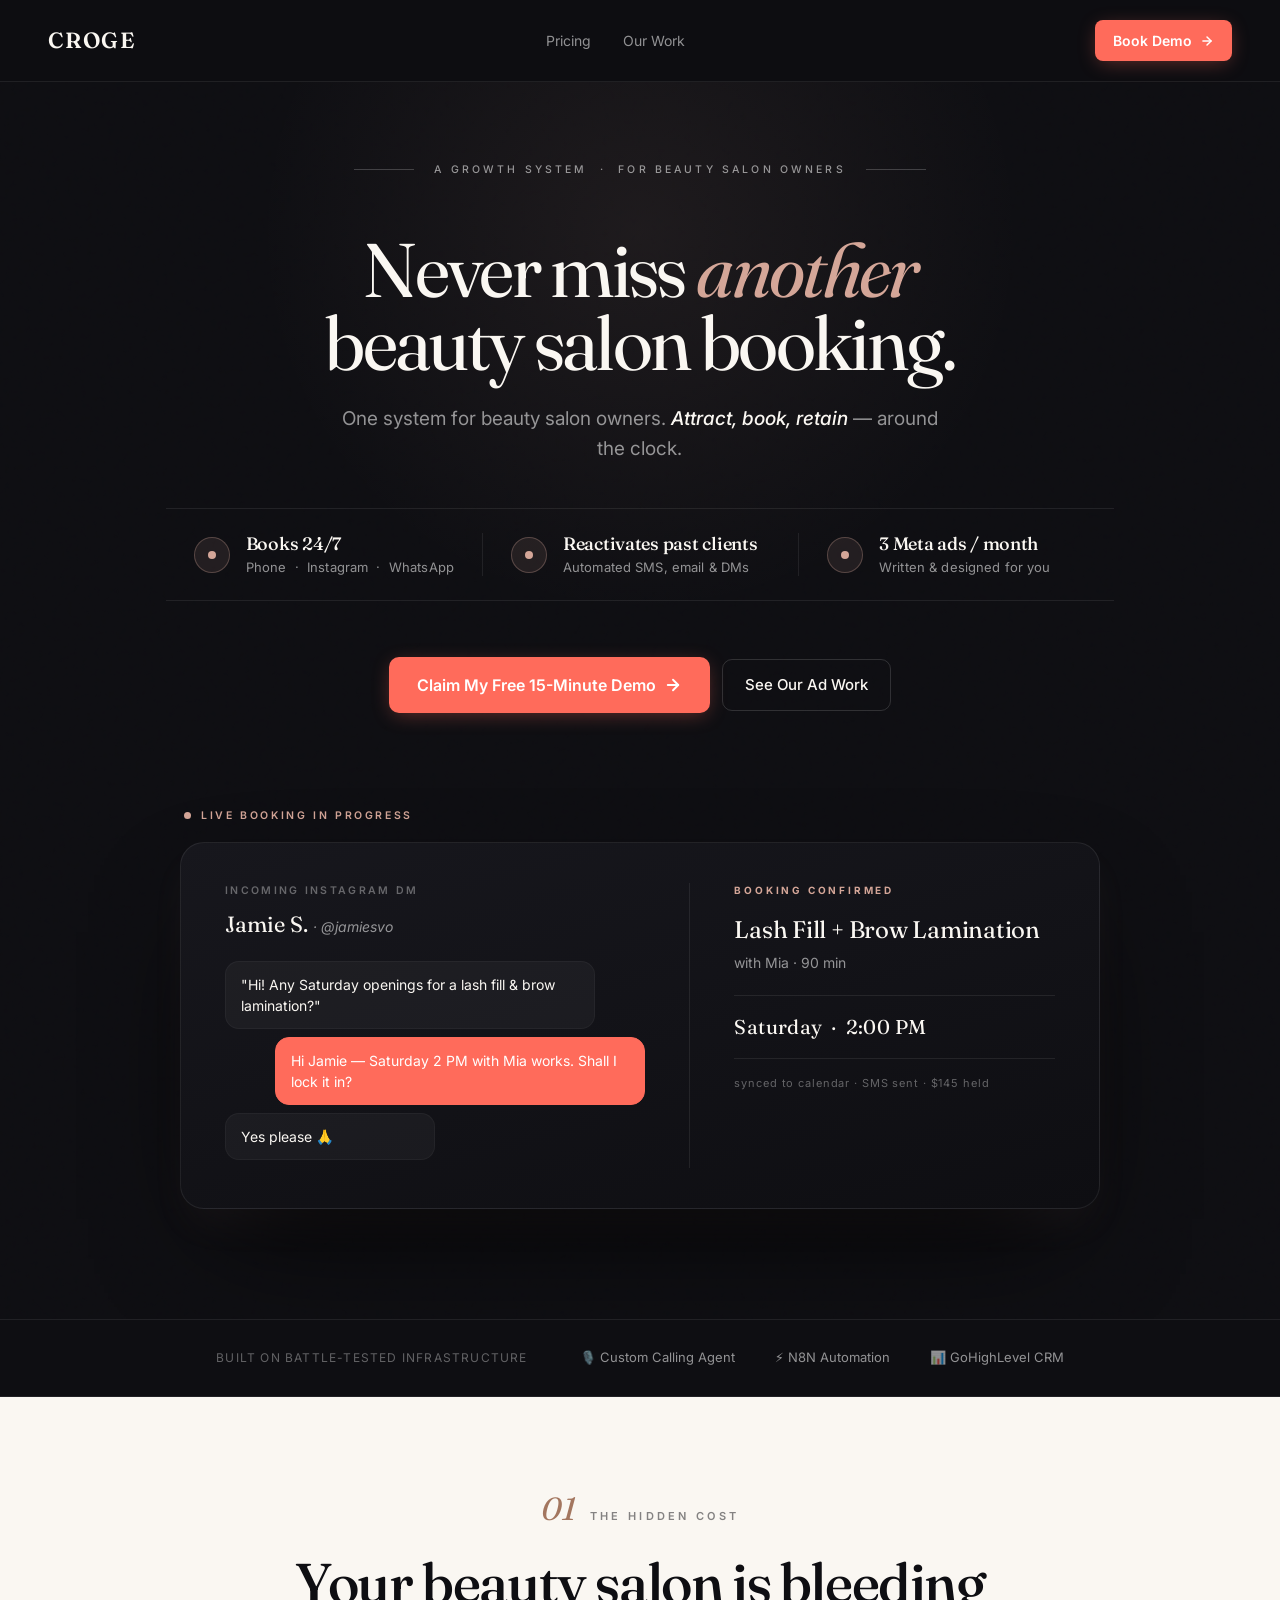
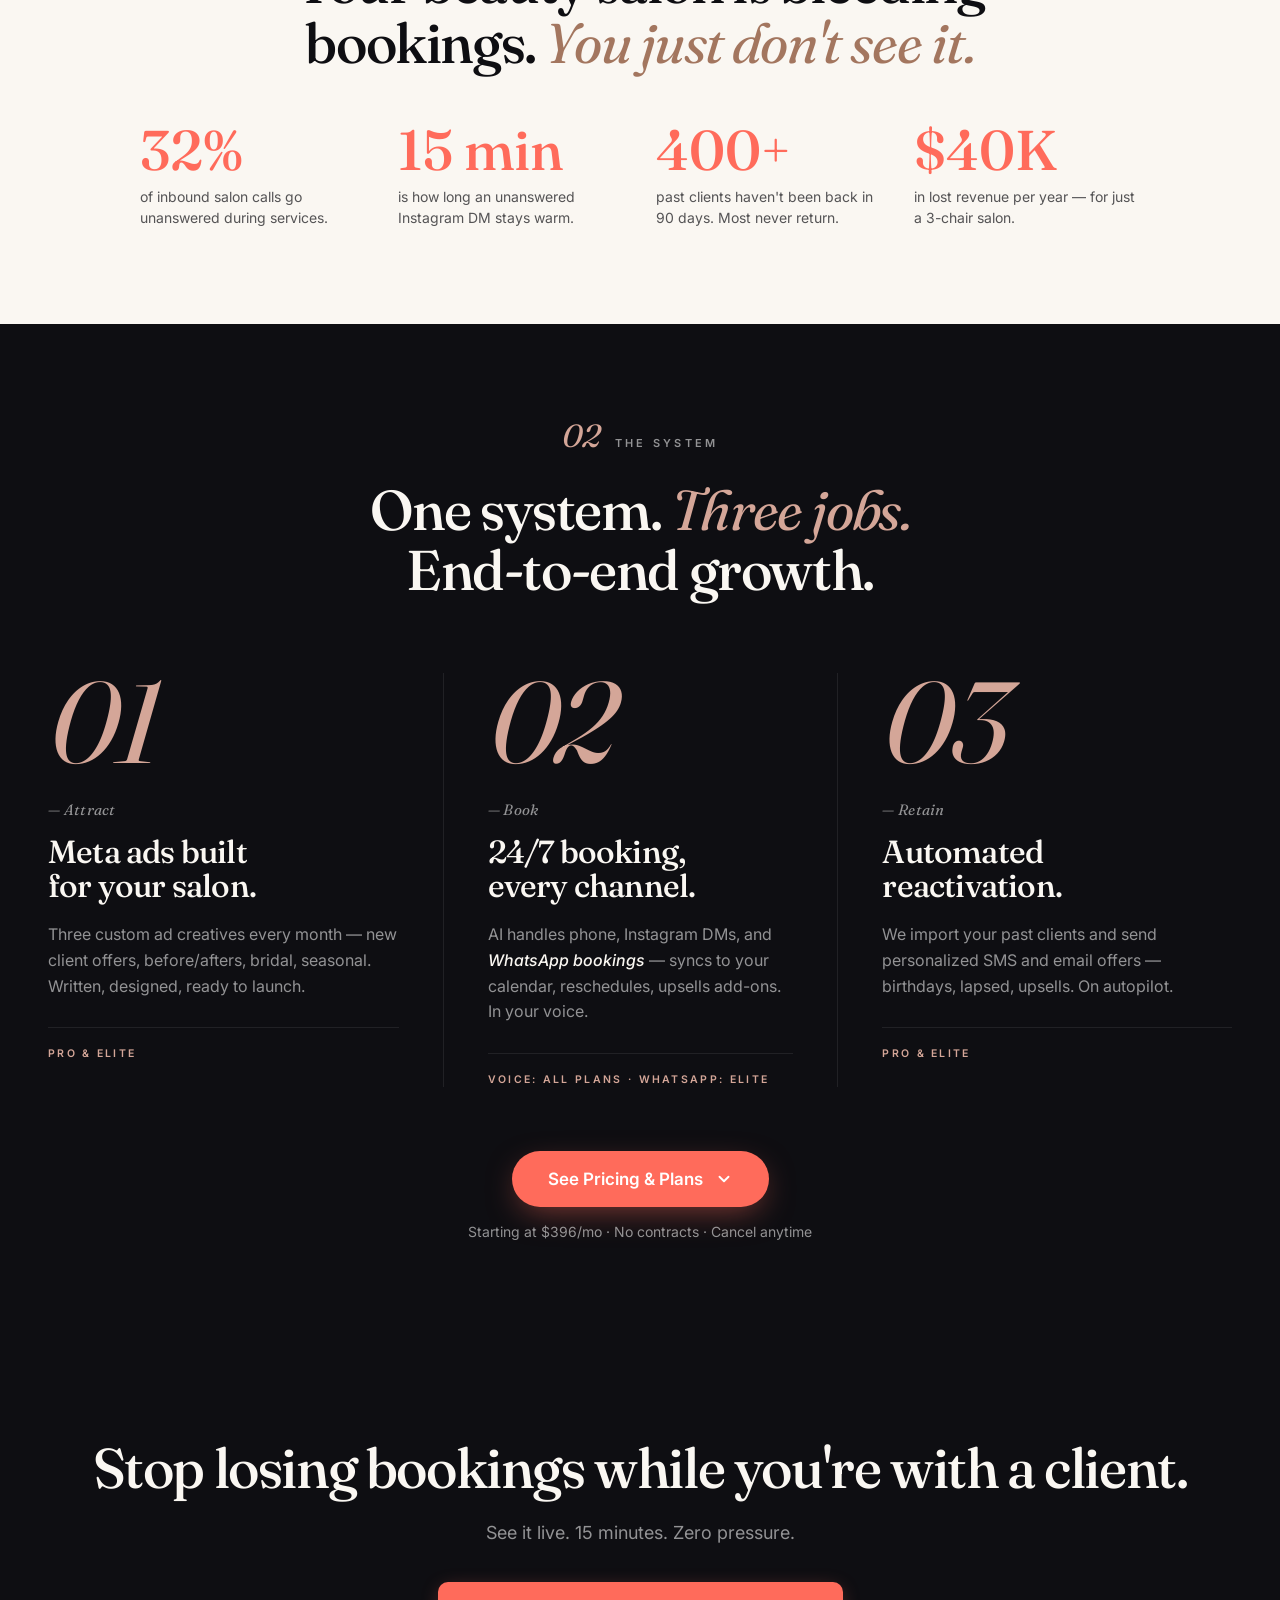
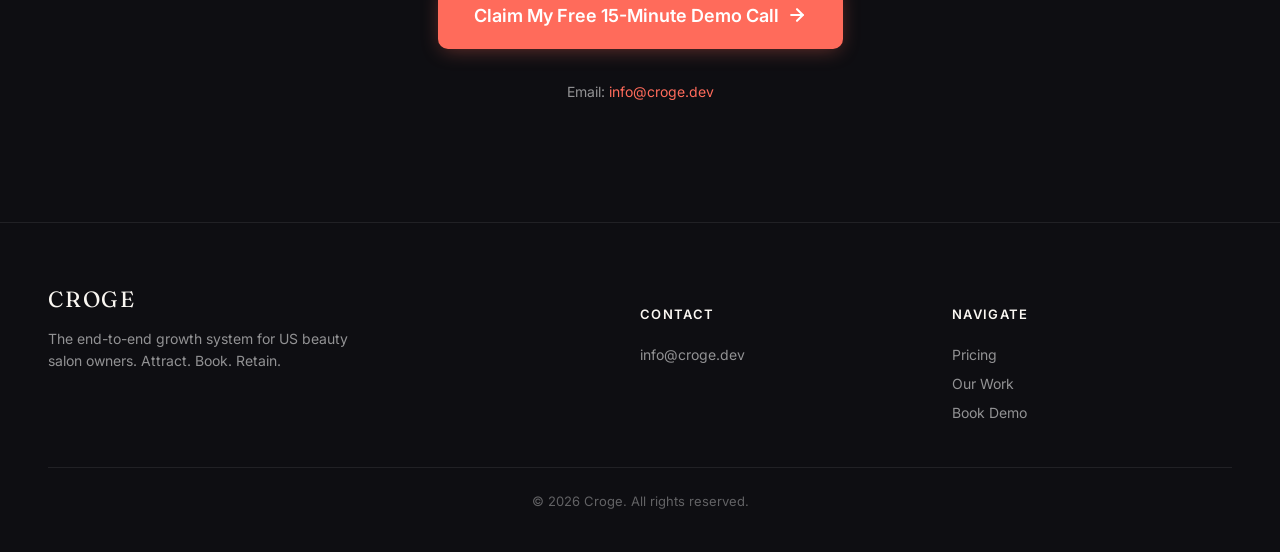
==== index.html @ b10e78aa "feat: initial Croge landing + ads portfolio" ====
<!DOCTYPE html>
<html lang="en">
<head>
  <meta charset="UTF-8" />
  <meta name="viewport" content="width=device-width, initial-scale=1.0" />
  <meta name="theme-color" content="#0E0E12" />
  <title>Croge — The Growth System for Beauty Salons</title>
  <meta name="description" content="Croge is the end-to-end growth system for beauty salon owners. We bring in new clients with Meta ads, book them 24/7 across phone, Instagram and WhatsApp with our AI receptionist, and bring them back with automated offers." />
  <meta property="og:title" content="Croge — The Growth System for Beauty Salons" />
  <meta property="og:description" content="24/7 AI receptionist + CRM + Meta ads. Built for US beauty salon owners." />
  <meta property="og:type" content="website" />

  <link rel="preconnect" href="https://fonts.googleapis.com" />
  <link rel="preconnect" href="https://fonts.gstatic.com" crossorigin />
  <link href="https://fonts.googleapis.com/css2?family=Fraunces:opsz,wght@9..144,400;9..144,500;9..144,600&family=Inter:wght@400;500;600;700&display=swap" rel="stylesheet" />
  <link rel="stylesheet" href="style.css" />
</head>
<body>

<!-- ============ NAV ============ -->
<nav class="nav">
  <div class="nav-inner">
    <a href="/" class="nav-logo">CROGE</a>
    <div class="nav-links">
      <a href="#" data-toggle-pricing>Pricing</a>
      <a href="our-work.html">Our Work</a>
    </div>
    <a href="#demo" class="btn-primary btn-sm">
      Book Demo
      <svg width="14" height="14" viewBox="0 0 24 24" fill="none" stroke="currentColor" stroke-width="2.5" stroke-linecap="round" stroke-linejoin="round"><line x1="5" y1="12" x2="19" y2="12"></line><polyline points="12 5 19 12 12 19"></polyline></svg>
    </a>
  </div>
</nav>

<!-- ============ HERO (editorial) ============ -->
<section class="hero hero-ed">
  <div class="grain"></div>
  <div class="container">
    <div class="hero-eyebrow">
      <span class="hero-eyebrow-rule"></span>
      <span class="hero-eyebrow-text">A GROWTH SYSTEM &nbsp;·&nbsp; FOR BEAUTY SALON OWNERS</span>
      <span class="hero-eyebrow-rule"></span>
    </div>

    <h1 class="hero-headline">
      Never miss <em>another</em><br />
      beauty salon booking.
    </h1>

    <p class="hero-sub-ed">
      One system for beauty salon owners. <em>Attract, book, retain</em> — around the clock.
    </p>

    <div class="hero-highlights">
      <div class="hh-item">
        <div class="hh-icon"><span class="hh-dot"></span></div>
        <div class="hh-content">
          <div class="hh-title">Books 24/7</div>
          <div class="hh-sub">Phone &nbsp;·&nbsp; Instagram &nbsp;·&nbsp; WhatsApp</div>
        </div>
      </div>
      <div class="hh-item">
        <div class="hh-icon"><span class="hh-dot"></span></div>
        <div class="hh-content">
          <div class="hh-title">Reactivates past clients</div>
          <div class="hh-sub">Automated SMS, email &amp; DMs</div>
        </div>
      </div>
      <div class="hh-item">
        <div class="hh-icon"><span class="hh-dot"></span></div>
        <div class="hh-content">
          <div class="hh-title">3 Meta ads / month</div>
          <div class="hh-sub">Written &amp; designed for you</div>
        </div>
      </div>
    </div>

    <div class="hero-cta-row">
      <a href="#demo" class="btn-primary">
        Claim My Free 15-Minute Demo
        <svg width="18" height="18" viewBox="0 0 24 24" fill="none" stroke="currentColor" stroke-width="2.5" stroke-linecap="round" stroke-linejoin="round"><line x1="5" y1="12" x2="19" y2="12"></line><polyline points="12 5 19 12 12 19"></polyline></svg>
      </a>
      <a href="our-work.html" class="btn-ghost">See Our Ad Work</a>
    </div>

    <div class="hero-product">
      <div class="hero-product-label">
        <span class="dot-rose"></span>
        <span>Live booking in progress</span>
      </div>
      <div class="hero-product-card">
        <div class="hpc-left">
          <div class="hpc-meta">Incoming Instagram DM</div>
          <div class="hpc-name">Jamie S. <em>· @jamiesvo</em></div>
          <div class="hpc-bubble">"Hi! Any Saturday openings for a lash fill &amp; brow lamination?"</div>
          <div class="hpc-bubble reply">Hi Jamie — Saturday 2 PM with Mia works. Shall I lock it in?</div>
          <div class="hpc-bubble client">Yes please 🙏</div>
        </div>
        <div class="hpc-right">
          <div class="hpc-label">BOOKING CONFIRMED</div>
          <div class="hpc-service">Lash Fill + Brow Lamination</div>
          <div class="hpc-stylist">with Mia · 90 min</div>
          <div class="hpc-time">Saturday &nbsp;·&nbsp; 2:00 PM</div>
          <div class="hpc-tag">synced to calendar · SMS sent · $145 held</div>
        </div>
      </div>
    </div>
  </div>
</section>

<!-- ============ TRUST BAR ============ -->
<div class="trust-bar">
  <div class="container">
    <div class="trust-bar-inner">
      <span class="trust-label">Built on battle-tested infrastructure</span>
      <span class="trust-item">🎙️ Custom Calling Agent</span>
      <span class="trust-item">⚡ N8N Automation</span>
      <span class="trust-item">📊 GoHighLevel CRM</span>
    </div>
  </div>
</div>

<!-- ============ PROBLEM (compact) ============ -->
<section class="section-compact band-cream">
  <div class="container">
    <div class="narrow text-center">
      <div class="section-eyebrow-ed">
        <span class="chapter-num">01</span>
        <span class="chapter-label">The Hidden Cost</span>
      </div>
      <h2 class="section-title serif" style="margin: 0 auto;">Your beauty salon is bleeding bookings. <em>You just don't see it.</em></h2>
    </div>
    <div class="stat-grid-tight">
      <div class="stat-tight">
        <div class="stat-num">32%</div>
        <p class="stat-text">of inbound salon calls go unanswered during services.</p>
      </div>
      <div class="stat-tight">
        <div class="stat-num">15 min</div>
        <p class="stat-text">is how long an unanswered Instagram DM stays warm.</p>
      </div>
      <div class="stat-tight">
        <div class="stat-num">400+</div>
        <p class="stat-text">past clients haven't been back in 90 days. Most never return.</p>
      </div>
      <div class="stat-tight">
        <div class="stat-num">$40K</div>
        <p class="stat-text">in lost revenue per year — for just a 3-chair salon.</p>
      </div>
    </div>
  </div>
</section>

<!-- ============ SOLUTION PILLARS ============ -->
<section class="section-compact">
  <div class="container">
    <div class="narrow text-center">
      <div class="section-eyebrow-ed">
        <span class="chapter-num">02</span>
        <span class="chapter-label">The System</span>
      </div>
      <h2 class="section-title serif" style="margin: 0 auto;">One system. <em>Three jobs.</em><br />End-to-end growth.</h2>
    </div>

    <div class="pillar-grid-ed">
      <div class="pillar-ed">
        <div class="pillar-numeral">01</div>
        <div class="pillar-eyebrow">— Attract</div>
        <h3>Meta ads built<br />for your salon.</h3>
        <p>Three custom ad creatives every month — new client offers, before/afters, bridal, seasonal. Written, designed, ready to launch.</p>
        <div class="pillar-foot">Pro &amp; Elite</div>
      </div>
      <div class="pillar-ed middle">
        <div class="pillar-numeral">02</div>
        <div class="pillar-eyebrow">— Book</div>
        <h3>24/7 booking,<br />every channel.</h3>
        <p>AI handles phone, Instagram DMs, and <em>WhatsApp bookings</em> — syncs to your calendar, reschedules, upsells add-ons. In your voice.</p>
        <div class="pillar-foot">Voice: all plans · WhatsApp: Elite</div>
      </div>
      <div class="pillar-ed">
        <div class="pillar-numeral">03</div>
        <div class="pillar-eyebrow">— Retain</div>
        <h3>Automated<br />reactivation.</h3>
        <p>We import your past clients and send personalized SMS and email offers — birthdays, lapsed, upsells. On autopilot.</p>
        <div class="pillar-foot">Pro &amp; Elite</div>
      </div>
    </div>

    <!-- Pricing trigger -->
    <div class="pricing-trigger-wrap">
      <button class="pricing-trigger" data-toggle-pricing>
        <span>See Pricing &amp; Plans</span>
        <svg class="chev" width="18" height="18" viewBox="0 0 24 24" fill="none" stroke="currentColor" stroke-width="2.5" stroke-linecap="round" stroke-linejoin="round"><polyline points="6 9 12 15 18 9"></polyline></svg>
      </button>
      <div style="color: var(--text-muted); font-size: 14px; margin-top: 14px;">Starting at $396/mo · No contracts · Cancel anytime</div>
    </div>
  </div>
</section>

<!-- ============ PRICING (revealed on click) ============ -->
<div id="pricing-reveal" class="pricing-reveal">
  <div class="pricing-reveal-inner">
    <section id="pricing" style="background: var(--dark-muted); border-top: 1px solid var(--border-light); border-bottom: 1px solid var(--border-light); padding: 80px 0;">
      <div class="container">
        <div class="narrow text-center">
          <div class="section-eyebrow-ed">
            <span class="chapter-num">03</span>
            <span class="chapter-label">Pricing</span>
          </div>
          <h2 class="section-title serif" style="margin: 0 auto;">Simple pricing. <em>No contracts.</em></h2>
          <p class="section-sub" style="margin: 20px auto 0;">Starter stops missed calls. Pro grows the whole salon. Elite automates every message.</p>
        </div>

        <div class="pricing-grid">
          <!-- STARTER -->
          <div class="plan">
            <div class="plan-name">Starter</div>
            <div class="plan-price">$396<span> /mo</span></div>
            <div class="plan-breakdown">$297 platform + $99 voice usage (ElevenLabs, passthrough)</div>
            <div class="plan-pitch">For salons that just want to stop losing calls.</div>
            <ul>
              <li><span class="check">✓</span> AI Voice Receptionist (24/7)</li>
              <li><span class="check">✓</span> Call summary + SMS alerts to you</li>
              <li><span class="check">✓</span> Up to 500 calls / month</li>
              <li><span class="check">✓</span> Founder-led onboarding</li>
              <li class="ex"><span class="cross">✕</span> Calendar booking + rescheduling</li>
              <li class="ex"><span class="cross">✕</span> Lead inbox (IG, FB, Web)</li>
              <li class="ex"><span class="cross">✕</span> CRM + automation</li>
              <li class="ex"><span class="cross">✕</span> Database reactivation</li>
              <li class="ex"><span class="cross">✕</span> Meta ad creatives</li>
            </ul>
            <a href="#demo" class="btn-primary">
              Claim My Founding Slot
              <svg width="18" height="18" viewBox="0 0 24 24" fill="none" stroke="currentColor" stroke-width="2.5" stroke-linecap="round" stroke-linejoin="round"><line x1="5" y1="12" x2="19" y2="12"></line><polyline points="12 5 19 12 12 19"></polyline></svg>
            </a>
          </div>

          <!-- PRO -->
          <div class="plan pro">
            <div class="plan-tag">Most Popular</div>
            <div class="plan-name">Pro</div>
            <div class="plan-price">$1,097<span> /mo</span></div>
            <div class="plan-breakdown">$799 platform + $99 voice + $199 CRM infrastructure (GoHighLevel, passthrough)</div>
            <div class="plan-pitch">The complete growth system for serious salons.</div>
            <ul>
              <li><span class="check">✓</span> Everything in Starter, plus:</li>
              <li><span class="check">✓</span> <strong>Books into your calendar + handles rescheduling</strong></li>
              <li><span class="check">✓</span> Unified Lead Inbox (IG + FB + Web + Calls)</li>
              <li><span class="check">✓</span> CRM + lead tagging + automation</li>
              <li><span class="check">✓</span> <strong>3 custom Meta ad creatives / month</strong></li>
              <li><span class="check">✓</span> <strong>Database reactivation campaigns</strong></li>
              <li><span class="check">✓</span> Automated offer workflows</li>
              <li><span class="check">✓</span> Multi-location support</li>
              <li><span class="check">✓</span> Unlimited calls</li>
              <li class="ex"><span class="cross">✕</span> WhatsApp automated booking bot</li>
              <li class="ex"><span class="cross">✕</span> Instagram auto-replies (DMs + comments)</li>
            </ul>
            <a href="#demo" class="btn-primary">
              Claim My Founding Slot
              <svg width="18" height="18" viewBox="0 0 24 24" fill="none" stroke="currentColor" stroke-width="2.5" stroke-linecap="round" stroke-linejoin="round"><line x1="5" y1="12" x2="19" y2="12"></line><polyline points="12 5 19 12 12 19"></polyline></svg>
            </a>
          </div>

          <!-- ELITE -->
          <div class="plan elite">
            <div class="plan-tag elite-tag">Full Automation</div>
            <div class="plan-name">Elite</div>
            <div class="plan-price">$1,749<span> /mo</span></div>
            <div class="plan-breakdown">$1,251 platform + $99 voice + $199 CRM + $200 WhatsApp API (passthrough)</div>
            <div class="plan-pitch">For salons that want every message, DM, and call booked on autopilot.</div>
            <ul>
              <li><span class="check">✓</span> Everything in Pro, plus:</li>
              <li><span class="check">✓</span> <strong>💬 WhatsApp Business API integration</strong></li>
              <li><span class="check">✓</span> <strong>Automated WhatsApp booking bot (24/7)</strong></li>
              <li><span class="check">✓</span> <strong>📸 Instagram auto-replies (DMs + comments)</strong></li>
              <li><span class="check">✓</span> WhatsApp reactivation campaigns</li>
              <li><span class="check">✓</span> WhatsApp broadcast engine</li>
              <li><span class="check">✓</span> Priority support (same-day response)</li>
              <li><span class="check">✓</span> Dedicated success manager</li>
              <li><span class="check">✓</span> Monthly growth strategy call</li>
            </ul>
            <a href="#demo" class="btn-primary btn-gold">
              Claim My Founding Slot
              <svg width="18" height="18" viewBox="0 0 24 24" fill="none" stroke="currentColor" stroke-width="2.5" stroke-linecap="round" stroke-linejoin="round"><line x1="5" y1="12" x2="19" y2="12"></line><polyline points="12 5 19 12 12 19"></polyline></svg>
            </a>
          </div>
        </div>

        <div class="founding-banner">
          🏆 <strong>Founding Member bonus</strong> (first 10 US salons):
          <s>$497 setup fee</s> <strong>Waived</strong> · <strong>Price locked for life</strong> · <strong>Direct founder support</strong>
        </div>

        <!-- Mini FAQ inside pricing reveal -->
        <div style="max-width: 760px; margin: 56px auto 0;">
          <h3 class="serif" style="text-align: center; font-size: 24px; margin-bottom: 24px; color: var(--cream);">Common questions</h3>
          <div class="faq-wrap-dark">
            <div class="faq-item-dark">
              <button class="faq-q-dark">
                <span>You're new — why trust Croge with my phones?</span>
                <span class="faq-icon-dark">+</span>
              </button>
              <div class="faq-a-dark">
                <p>Three reasons: (1) call Croge yourself — the product proves itself. (2) We're onboarding only 10 US salons personally; the founder (Asad) is on your account. (3) Pay-for-Itself guarantee — if it doesn't earn back its cost in month 1, next month's on us.</p>
              </div>
            </div>
            <div class="faq-item-dark">
              <button class="faq-q-dark">
                <span>What are the $99 and $199 charges for?</span>
                <span class="faq-icon-dark">+</span>
              </button>
              <div class="faq-a-dark">
                <p>Direct passthroughs — no markup. $99 is ElevenLabs for the voice. $199 (Pro only) is GoHighLevel for the CRM. You own your data and can export anytime.</p>
              </div>
            </div>
            <div class="faq-item-dark">
              <button class="faq-q-dark">
                <span>Will my clients know it's AI?</span>
                <span class="faq-icon-dark">+</span>
              </button>
              <div class="faq-a-dark">
                <p>Most don't. Our voice clones use natural pauses, your actual tone, your dialect. We'll send you samples before you go live.</p>
              </div>
            </div>
            <div class="faq-item-dark">
              <button class="faq-q-dark">
                <span>How does the WhatsApp bot (Elite) actually work?</span>
                <span class="faq-icon-dark">+</span>
              </button>
              <div class="faq-a-dark">
                <p>We connect your salon's WhatsApp Business account to our AI. When a client messages — any time, any day — the bot answers, confirms service and stylist, offers available slots, and books the appointment directly into your calendar. It also runs reactivation and broadcast campaigns to past clients. $200/mo in the price is Meta's WhatsApp API passthrough — zero markup from us.</p>
              </div>
            </div>
            <div class="faq-item-dark">
              <button class="faq-q-dark">
                <span>Can I cancel anytime?</span>
                <span class="faq-icon-dark">+</span>
              </button>
              <div class="faq-a-dark">
                <p>Yes. Month-to-month. No contracts. If you cancel, we hand over your call recordings, lead data, and ad creatives — you keep what we built.</p>
              </div>
            </div>
          </div>
        </div>
      </div>
    </section>
  </div>
</div>

<!-- ============ FINAL CTA ============ -->
<section id="demo" class="final-cta">
  <div class="container">
    <h2 class="serif">Stop losing bookings while you're with a client.</h2>
    <p class="sub">See it live. 15 minutes. Zero pressure.</p>
    <a href="#" class="btn-primary" style="font-size: 18px; padding: 20px 36px;">
      Claim My Free 15-Minute Demo Call
      <svg width="20" height="20" viewBox="0 0 24 24" fill="none" stroke="currentColor" stroke-width="2.5" stroke-linecap="round" stroke-linejoin="round"><line x1="5" y1="12" x2="19" y2="12"></line><polyline points="12 5 19 12 12 19"></polyline></svg>
    </a>
    <div class="final-meta">
      <span>Email: <a href="mailto:info@croge.dev" style="color: var(--coral);">info@croge.dev</a></span>
    </div>
  </div>
</section>

<!-- ============ FOOTER ============ -->
<footer>
  <div class="container">
    <div class="footer-grid">
      <div>
        <div class="footer-brand">CROGE</div>
        <p class="footer-tag">The end-to-end growth system for US beauty salon owners. Attract. Book. Retain.</p>
      </div>
      <div class="footer-col">
        <h5>Contact</h5>
        <a href="mailto:info@croge.dev">info@croge.dev</a>
      </div>
      <div class="footer-col">
        <h5>Navigate</h5>
        <a href="#" data-toggle-pricing>Pricing</a>
        <a href="our-work.html">Our Work</a>
        <a href="#demo">Book Demo</a>
      </div>
    </div>
    <div class="footer-bottom">
      © 2026 Croge. All rights reserved.
    </div>
  </div>
</footer>

<a href="#demo" class="mobile-cta">Claim My Free Demo →</a>

<script src="script.js"></script>
</body>
</html>
---- style.css ----
/* =============================================================
   CROGE — Design System
   The end-to-end growth system for salon owners
   ============================================================= */

:root {
  --dark: #0E0E12;
  --dark-muted: #1A1A20;
  --dark-elevated: #212128;
  --cream: #FAF7F2;
  --cream-muted: #EEE9E0;
  --coral: #FF6B5B;
  --coral-hover: #FF8577;
  --gold: #D4AF37;
  --rose: #D4A698;
  --rose-dark: #A3765F;
  --text-muted: rgba(255, 255, 255, 0.55);
  --text-dim: rgba(255, 255, 255, 0.35);
  --border-light: rgba(255, 255, 255, 0.08);
  --border-mid: rgba(255, 255, 255, 0.14);
}

* { box-sizing: border-box; }
html { scroll-behavior: smooth; }

body {
  font-family: 'Inter', system-ui, -apple-system, sans-serif;
  background: var(--dark);
  color: var(--cream);
  -webkit-font-smoothing: antialiased;
  -moz-osx-font-smoothing: grayscale;
  margin: 0;
  line-height: 1.5;
  overflow-x: hidden;
}

h1, h2, h3, h4, .serif {
  font-family: 'Fraunces', Georgia, serif;
  font-weight: 500;
  letter-spacing: -0.025em;
  line-height: 1.08;
  margin: 0;
}

p { margin: 0; }
a { color: inherit; text-decoration: none; }
button { font-family: inherit; cursor: pointer; border: none; background: none; }

/* ---------- Utility: cream band ---------- */
.band-cream {
  background: var(--cream);
  color: var(--dark);
}
.band-dark {
  background: var(--dark);
  color: var(--cream);
}

/* ---------- Buttons ---------- */
.btn-primary {
  background: var(--coral);
  color: #fff;
  padding: 16px 28px;
  border-radius: 10px;
  font-weight: 600;
  font-size: 16px;
  display: inline-flex;
  align-items: center;
  gap: 8px;
  transition: all 0.2s ease;
  box-shadow: 0 4px 20px -4px rgba(255, 107, 91, 0.4);
}
.btn-primary:hover {
  background: var(--coral-hover);
  transform: translateY(-1px);
  box-shadow: 0 8px 28px -4px rgba(255, 107, 91, 0.5);
}
.btn-primary svg { transition: transform 0.2s ease; }
.btn-primary:hover svg { transform: translateX(3px); }

.btn-ghost {
  background: transparent;
  color: inherit;
  padding: 14px 22px;
  border-radius: 10px;
  font-weight: 500;
  font-size: 15px;
  border: 1px solid var(--border-mid);
  transition: all 0.2s ease;
  display: inline-flex;
  align-items: center;
  gap: 8px;
}
.btn-ghost:hover {
  border-color: var(--coral);
  color: var(--coral);
}

.btn-sm {
  padding: 10px 18px;
  font-size: 14px;
  border-radius: 8px;
}

/* ---------- Nav ---------- */
.nav {
  position: sticky;
  top: 0;
  z-index: 50;
  background: rgba(14, 14, 18, 0.75);
  backdrop-filter: blur(16px);
  -webkit-backdrop-filter: blur(16px);
  border-bottom: 1px solid var(--border-light);
}
.nav-inner {
  max-width: 1280px;
  margin: 0 auto;
  padding: 18px 24px;
  display: flex;
  align-items: center;
  justify-content: space-between;
}
.nav-logo {
  font-family: 'Fraunces', serif;
  font-weight: 600;
  font-size: 22px;
  letter-spacing: 0.08em;
  color: var(--cream);
}
.nav-links {
  display: none;
  gap: 32px;
  font-size: 14px;
  color: var(--text-muted);
}
.nav-links a {
  transition: color 0.2s;
}
.nav-links a:hover, .nav-links a.active {
  color: var(--cream);
}
@media (min-width: 768px) {
  .nav-links { display: flex; }
  .nav-inner { padding: 20px 48px; }
}

/* ---------- Containers ---------- */
.container {
  max-width: 1280px;
  margin: 0 auto;
  padding: 0 24px;
}
@media (min-width: 768px) {
  .container { padding: 0 48px; }
}
.narrow { max-width: 760px; margin: 0 auto; }
.medium { max-width: 960px; margin: 0 auto; }

/* ---------- Sections ---------- */
.section {
  padding: 80px 0;
}
@media (min-width: 768px) {
  .section { padding: 120px 0; }
}

/* ---------- Hero ---------- */
.hero {
  min-height: 90vh;
  display: flex;
  align-items: center;
  padding: 60px 0 100px;
  position: relative;
  overflow: hidden;
}
.hero::before {
  content: "";
  position: absolute;
  top: -200px;
  right: -200px;
  width: 600px;
  height: 600px;
  background: radial-gradient(circle, rgba(255, 107, 91, 0.08) 0%, transparent 70%);
  pointer-events: none;
}
.hero-grid {
  display: grid;
  grid-template-columns: 1fr;
  gap: 48px;
  align-items: center;
}
@media (min-width: 1024px) {
  .hero-grid {
    grid-template-columns: 1.1fr 1fr;
    gap: 80px;
  }
}

.hero h1 {
  font-size: clamp(44px, 7vw, 76px);
  margin-bottom: 24px;
}
.hero-sub {
  font-size: clamp(17px, 2vw, 20px);
  color: var(--text-muted);
  line-height: 1.5;
  margin-bottom: 32px;
  max-width: 540px;
}
.hero-cta-row {
  display: flex;
  flex-wrap: wrap;
  gap: 12px;
  align-items: center;
  margin-bottom: 28px;
}
.hero-demo-line {
  display: flex;
  flex-wrap: wrap;
  align-items: center;
  gap: 10px;
  font-size: 14px;
  color: var(--text-muted);
  margin-bottom: 20px;
}
.hero-demo-line strong {
  color: var(--cream);
  font-weight: 600;
}
.scarcity-badge {
  display: inline-flex;
  align-items: center;
  gap: 10px;
  color: var(--gold);
  font-size: 14px;
  font-weight: 500;
}
.scarcity-dot {
  width: 8px;
  height: 8px;
  background: var(--gold);
  border-radius: 50%;
  animation: pulse 2s ease-in-out infinite;
}
@keyframes pulse {
  0%, 100% { opacity: 1; transform: scale(1); }
  50% { opacity: 0.5; transform: scale(1.3); }
}

/* ---------- Phone mockup ---------- */
.phone-wrap {
  display: flex;
  justify-content: center;
  position: relative;
}
.phone {
  width: 300px;
  height: 600px;
  background: var(--dark-muted);
  border-radius: 44px;
  padding: 10px;
  border: 1px solid var(--border-mid);
  box-shadow: 0 60px 120px -40px rgba(0, 0, 0, 0.8),
              0 20px 40px -10px rgba(255, 107, 91, 0.15);
  position: relative;
}
.phone-screen {
  background: linear-gradient(165deg, #1a1a22 0%, #0E0E12 100%);
  width: 100%;
  height: 100%;
  border-radius: 36px;
  padding: 24px 20px;
  display: flex;
  flex-direction: column;
  position: relative;
  overflow: hidden;
}
.phone-notch {
  position: absolute;
  top: 10px;
  left: 50%;
  transform: translateX(-50%);
  width: 100px;
  height: 24px;
  background: var(--dark-muted);
  border-radius: 0 0 16px 16px;
  z-index: 2;
}
.phone-status {
  display: flex;
  justify-content: space-between;
  font-size: 11px;
  color: var(--text-muted);
  margin-bottom: 24px;
  padding-top: 8px;
}
.call-label {
  text-align: center;
  color: var(--text-muted);
  font-size: 12px;
  letter-spacing: 0.15em;
  text-transform: uppercase;
  margin-bottom: 12px;
}
.call-name {
  text-align: center;
  font-family: 'Fraunces', serif;
  font-size: 24px;
  margin-bottom: 4px;
}
.call-sub {
  text-align: center;
  color: var(--text-muted);
  font-size: 13px;
  margin-bottom: 32px;
}
.ai-badge {
  display: inline-flex;
  align-items: center;
  gap: 6px;
  background: rgba(255, 107, 91, 0.15);
  color: var(--coral);
  padding: 6px 12px;
  border-radius: 100px;
  font-size: 11px;
  font-weight: 600;
  letter-spacing: 0.05em;
  text-transform: uppercase;
  margin: 0 auto 20px;
  width: fit-content;
}
.chat-bubble {
  background: var(--dark-elevated);
  padding: 12px 14px;
  border-radius: 14px;
  font-size: 13px;
  margin-bottom: 10px;
  max-width: 85%;
  line-height: 1.4;
}
.chat-bubble.user {
  background: var(--coral);
  color: #fff;
  align-self: flex-end;
  margin-left: auto;
}
.chat-booking-card {
  background: var(--dark-elevated);
  border: 1px solid rgba(255, 107, 91, 0.25);
  border-radius: 14px;
  padding: 16px;
  margin-top: 12px;
}
.chat-booking-card .label {
  font-size: 10px;
  letter-spacing: 0.1em;
  color: var(--coral);
  text-transform: uppercase;
  margin-bottom: 8px;
  font-weight: 700;
}
.chat-booking-card .service {
  font-family: 'Fraunces', serif;
  font-size: 15px;
  margin-bottom: 4px;
}
.chat-booking-card .time {
  font-size: 12px;
  color: var(--text-muted);
}
.chat-booking-card .check {
  color: #4ade80;
  font-size: 16px;
  float: right;
}

/* ---------- Trust bar ---------- */
.trust-bar {
  border-top: 1px solid var(--border-light);
  border-bottom: 1px solid var(--border-light);
  padding: 28px 0;
}
.trust-bar-inner {
  display: flex;
  flex-wrap: wrap;
  gap: 20px 40px;
  justify-content: center;
  align-items: center;
  color: var(--text-muted);
  font-size: 13px;
}
.trust-item {
  display: inline-flex;
  align-items: center;
  gap: 8px;
}
.trust-label {
  color: var(--text-dim);
  font-size: 12px;
  letter-spacing: 0.1em;
  text-transform: uppercase;
  width: 100%;
  text-align: center;
  margin-bottom: 4px;
}
@media (min-width: 768px) {
  .trust-label { width: auto; margin-bottom: 0; margin-right: 12px; }
}

/* ---------- Problem stats ---------- */
.stat-grid {
  display: grid;
  grid-template-columns: 1fr;
  gap: 32px;
  margin-top: 56px;
}
@media (min-width: 768px) {
  .stat-grid { grid-template-columns: 1fr 1fr; gap: 48px; }
}
.stat-num {
  font-family: 'Fraunces', serif;
  font-size: clamp(56px, 8vw, 80px);
  color: var(--coral);
  font-weight: 500;
  line-height: 1;
  margin-bottom: 12px;
}
.stat-text {
  color: rgba(14, 14, 18, 0.7);
  font-size: 16px;
  line-height: 1.55;
  max-width: 420px;
}
.loss-closer {
  margin-top: 80px;
  text-align: center;
  font-family: 'Fraunces', serif;
  font-size: clamp(28px, 4vw, 44px);
  line-height: 1.2;
}
.loss-closer strong {
  color: var(--coral);
  font-weight: 500;
}

/* ---------- Solution pillars ---------- */
.pillar-grid {
  display: grid;
  grid-template-columns: 1fr;
  gap: 20px;
  margin-top: 56px;
}
@media (min-width: 1024px) {
  .pillar-grid { grid-template-columns: repeat(3, 1fr); gap: 24px; }
}
.pillar {
  background: var(--dark-muted);
  border: 1px solid var(--border-light);
  border-radius: 20px;
  padding: 36px 28px;
  transition: all 0.3s ease;
  position: relative;
}
.pillar:hover {
  border-color: var(--coral);
  transform: translateY(-4px);
}
.pillar-num {
  font-family: 'Fraunces', serif;
  font-size: 12px;
  color: var(--gold);
  letter-spacing: 0.15em;
  margin-bottom: 20px;
  text-transform: uppercase;
}
.pillar-icon {
  font-size: 36px;
  margin-bottom: 20px;
  display: block;
}
.pillar h3 {
  font-size: 26px;
  margin-bottom: 12px;
}
.pillar p {
  color: var(--text-muted);
  font-size: 15px;
  line-height: 1.6;
  margin-bottom: 20px;
}
.pillar-tag {
  display: inline-block;
  background: rgba(212, 175, 55, 0.1);
  color: var(--gold);
  padding: 6px 12px;
  border-radius: 100px;
  font-size: 11px;
  font-weight: 600;
  letter-spacing: 0.05em;
  text-transform: uppercase;
}

/* ---------- How it works ---------- */
.steps {
  display: grid;
  grid-template-columns: 1fr;
  gap: 32px;
  margin-top: 64px;
  position: relative;
}
@media (min-width: 1024px) {
  .steps { grid-template-columns: repeat(4, 1fr); gap: 32px; }
  .steps::before {
    content: "";
    position: absolute;
    top: 24px;
    left: 10%;
    right: 10%;
    height: 1px;
    background: linear-gradient(90deg, transparent, var(--coral), transparent);
    opacity: 0.3;
  }
}
.step {
  position: relative;
  text-align: center;
}
.step-circle {
  width: 48px;
  height: 48px;
  border-radius: 50%;
  background: var(--coral);
  color: #fff;
  font-family: 'Fraunces', serif;
  font-size: 20px;
  font-weight: 600;
  display: inline-flex;
  align-items: center;
  justify-content: center;
  margin-bottom: 20px;
  position: relative;
  z-index: 2;
}
.step h4 {
  font-size: 20px;
  margin-bottom: 10px;
}
.step p {
  color: rgba(14, 14, 18, 0.65);
  font-size: 14px;
  line-height: 1.55;
  max-width: 240px;
  margin: 0 auto;
}

/* ---------- Pricing ---------- */
.pricing-grid {
  display: grid;
  grid-template-columns: 1fr;
  gap: 24px;
  margin-top: 56px;
  max-width: 1200px;
  margin-left: auto;
  margin-right: auto;
}
@media (min-width: 768px) {
  .pricing-grid { grid-template-columns: 1fr 1fr; }
}
@media (min-width: 1100px) {
  .pricing-grid { grid-template-columns: 1fr 1fr 1fr; gap: 20px; }
}
.plan {
  background: var(--dark-muted);
  border: 1px solid var(--border-light);
  border-radius: 24px;
  padding: 36px 28px;
  position: relative;
  transition: all 0.3s ease;
}
.plan.pro {
  background: linear-gradient(165deg, #1f1f28 0%, #15151b 100%);
  border: 2px solid var(--coral);
  box-shadow: 0 20px 60px -20px rgba(255, 107, 91, 0.3);
  transform: translateY(-8px);
}
@media (max-width: 1099px) {
  .plan.pro { transform: none; }
}
.plan.elite {
  background: linear-gradient(165deg, #221d14 0%, #15130e 100%);
  border: 2px solid var(--gold);
  box-shadow: 0 20px 60px -20px rgba(212, 175, 55, 0.3);
}
.plan-tag {
  position: absolute;
  top: -14px;
  right: 24px;
  background: var(--coral);
  color: #fff;
  padding: 6px 14px;
  border-radius: 100px;
  font-size: 11px;
  font-weight: 700;
  letter-spacing: 0.1em;
  text-transform: uppercase;
}
.plan-tag.elite-tag {
  background: var(--gold);
  color: #0E0E12;
}
.btn-gold {
  background: var(--gold) !important;
  color: #0E0E12 !important;
  box-shadow: 0 4px 20px -4px rgba(212, 175, 55, 0.4) !important;
}
.btn-gold:hover {
  background: #e5c04e !important;
  box-shadow: 0 8px 28px -4px rgba(212, 175, 55, 0.5) !important;
}
.plan-name {
  font-family: 'Fraunces', serif;
  font-size: 20px;
  color: var(--text-muted);
  margin-bottom: 12px;
  text-transform: uppercase;
  letter-spacing: 0.1em;
}
.plan-price {
  font-family: 'Fraunces', serif;
  font-size: 60px;
  line-height: 1;
  margin-bottom: 4px;
}
.plan-price span {
  font-size: 18px;
  color: var(--text-muted);
}
.plan-breakdown {
  font-size: 12px;
  color: var(--text-dim);
  margin-bottom: 20px;
  line-height: 1.5;
}
.plan-pitch {
  color: var(--cream);
  font-size: 15px;
  margin-bottom: 28px;
  line-height: 1.5;
  padding-bottom: 24px;
  border-bottom: 1px solid var(--border-light);
}
.plan ul {
  list-style: none;
  padding: 0;
  margin: 0 0 28px 0;
}
.plan li {
  padding: 8px 0;
  font-size: 14px;
  color: var(--cream);
  display: flex;
  align-items: flex-start;
  gap: 10px;
  line-height: 1.5;
}
.plan li.ex {
  color: var(--text-dim);
  text-decoration: line-through;
  text-decoration-color: rgba(255,255,255,0.2);
}
.plan li .check { color: #4ade80; font-weight: 700; flex-shrink: 0; }
.plan li .cross { color: var(--text-dim); flex-shrink: 0; }
.plan .btn-primary { width: 100%; justify-content: center; }

.founding-banner {
  background: linear-gradient(90deg, rgba(212, 175, 55, 0.12), rgba(212, 175, 55, 0.04));
  border: 1px solid rgba(212, 175, 55, 0.25);
  border-radius: 16px;
  padding: 20px 28px;
  margin-top: 32px;
  text-align: center;
  font-size: 14px;
  color: var(--cream);
}
.founding-banner strong {
  color: var(--gold);
  font-weight: 700;
}

/* ---------- Guarantee ---------- */
.guarantee-seal {
  display: inline-flex;
  align-items: center;
  justify-content: center;
  width: 120px;
  height: 120px;
  border: 2px solid var(--coral);
  border-radius: 50%;
  font-family: 'Fraunces', serif;
  font-size: 11px;
  font-weight: 600;
  color: var(--coral);
  text-align: center;
  letter-spacing: 0.05em;
  line-height: 1.3;
  margin: 0 auto 32px;
  padding: 10px;
  text-transform: uppercase;
}
.founder-note {
  text-align: left;
  max-width: 640px;
  margin: 32px auto 0;
  font-size: 17px;
  line-height: 1.7;
  color: rgba(14, 14, 18, 0.75);
  font-family: 'Fraunces', serif;
}
.founder-note strong { color: var(--dark); }
.slot-count {
  font-family: 'Fraunces', serif;
  font-size: 48px;
  color: var(--coral);
  margin: 24px 0 8px;
  line-height: 1;
}
.slot-count span { font-size: 20px; color: var(--text-dim); }

/* ---------- FAQ ---------- */
.faq-wrap {
  max-width: 760px;
  margin: 56px auto 0;
}
.faq-item {
  border-bottom: 1px solid rgba(14, 14, 18, 0.1);
}
.faq-q {
  width: 100%;
  padding: 24px 0;
  text-align: left;
  font-family: 'Fraunces', serif;
  font-size: 18px;
  color: var(--dark);
  display: flex;
  justify-content: space-between;
  align-items: center;
  gap: 20px;
  transition: color 0.2s;
}
.faq-q:hover { color: var(--coral); }
.faq-icon {
  width: 24px;
  height: 24px;
  border-radius: 50%;
  background: var(--dark);
  color: var(--cream);
  display: inline-flex;
  align-items: center;
  justify-content: center;
  font-size: 14px;
  font-weight: 300;
  flex-shrink: 0;
  transition: all 0.3s;
}
.faq-item.open .faq-icon {
  background: var(--coral);
  transform: rotate(45deg);
}
.faq-a {
  max-height: 0;
  overflow: hidden;
  transition: max-height 0.3s ease, padding 0.3s ease;
  color: rgba(14, 14, 18, 0.7);
  font-size: 15px;
  line-height: 1.65;
}
.faq-item.open .faq-a {
  max-height: 400px;
  padding: 0 0 24px;
}

/* ---------- Final CTA ---------- */
.final-cta {
  text-align: center;
  padding: 100px 0 120px;
}
.final-cta h2 {
  font-size: clamp(32px, 5vw, 56px);
  margin-bottom: 20px;
}
.final-cta .sub {
  color: var(--text-muted);
  font-size: 18px;
  margin-bottom: 36px;
}
.final-meta {
  margin-top: 32px;
  color: var(--text-muted);
  font-size: 14px;
  display: flex;
  flex-wrap: wrap;
  gap: 12px 24px;
  justify-content: center;
}

/* ---------- Mobile sticky CTA ---------- */
.mobile-cta {
  display: none;
  position: fixed;
  bottom: 0;
  left: 0;
  right: 0;
  padding: 14px 20px;
  background: var(--coral);
  color: #fff;
  text-align: center;
  font-weight: 700;
  font-size: 16px;
  z-index: 40;
  box-shadow: 0 -8px 24px -4px rgba(0, 0, 0, 0.4);
}
@media (max-width: 767px) {
  .mobile-cta.visible { display: block; }
  body.has-mobile-cta { padding-bottom: 72px; }
}

/* ---------- Footer ---------- */
footer {
  padding: 60px 0 40px;
  border-top: 1px solid var(--border-light);
  color: var(--text-muted);
  font-size: 14px;
}
.footer-grid {
  display: grid;
  grid-template-columns: 1fr;
  gap: 32px;
  margin-bottom: 40px;
}
@media (min-width: 768px) {
  .footer-grid { grid-template-columns: 2fr 1fr 1fr; }
}
.footer-brand {
  font-family: 'Fraunces', serif;
  font-size: 22px;
  color: var(--cream);
  letter-spacing: 0.08em;
  margin-bottom: 12px;
}
.footer-tag { max-width: 320px; line-height: 1.55; }
.footer-col h5 {
  color: var(--cream);
  font-size: 13px;
  letter-spacing: 0.1em;
  text-transform: uppercase;
  margin-bottom: 16px;
  font-weight: 600;
  font-family: 'Inter', sans-serif;
}
.footer-col a {
  display: block;
  padding: 4px 0;
  color: var(--text-muted);
  transition: color 0.2s;
}
.footer-col a:hover { color: var(--coral); }
.footer-bottom {
  padding-top: 24px;
  border-top: 1px solid var(--border-light);
  font-size: 13px;
  color: var(--text-dim);
  text-align: center;
}

/* =============================================================
   OUR WORK PAGE (Page 3)
   ============================================================= */

.work-hero {
  text-align: center;
  padding: 100px 0 80px;
  position: relative;
  overflow: hidden;
}
.work-hero::before {
  content: "";
  position: absolute;
  inset: 0;
  background: radial-gradient(ellipse at top, rgba(255, 107, 91, 0.08), transparent 60%);
  pointer-events: none;
}
.work-hero h1 {
  font-size: clamp(36px, 5vw, 60px);
  margin-bottom: 24px;
}
.work-hero p {
  color: var(--text-muted);
  font-size: 18px;
  max-width: 640px;
  margin: 0 auto 36px;
  line-height: 1.6;
}
.marquee {
  margin-top: 48px;
  overflow: hidden;
  white-space: nowrap;
  color: var(--text-dim);
  font-size: 13px;
  letter-spacing: 0.2em;
  text-transform: uppercase;
  mask-image: linear-gradient(90deg, transparent, black 15%, black 85%, transparent);
  -webkit-mask-image: linear-gradient(90deg, transparent, black 15%, black 85%, transparent);
}
.marquee-track {
  display: inline-block;
  animation: scroll 40s linear infinite;
}
.marquee-track span { margin: 0 24px; }
@keyframes scroll {
  0% { transform: translateX(0); }
  100% { transform: translateX(-50%); }
}

/* Category sections */
.cat-section { padding: 100px 0; }
.cat-header { margin-bottom: 56px; max-width: 760px; }
.cat-num {
  color: var(--coral);
  font-family: 'Fraunces', serif;
  font-size: 14px;
  letter-spacing: 0.2em;
  margin-bottom: 12px;
  font-weight: 600;
}
.cat-title {
  font-size: clamp(28px, 4vw, 44px);
  margin-bottom: 16px;
}
.cat-goal {
  color: var(--text-muted);
  font-size: 17px;
  line-height: 1.6;
}
.band-cream .cat-num { color: var(--coral); }
.band-cream .cat-goal { color: rgba(14, 14, 18, 0.65); }

/* Ad cards grid */
.ad-grid {
  display: grid;
  grid-template-columns: 1fr;
  gap: 32px;
}
@media (min-width: 768px) {
  .ad-grid { grid-template-columns: repeat(2, 1fr); gap: 32px; }
}
@media (min-width: 1200px) {
  .ad-grid { grid-template-columns: repeat(3, 1fr); gap: 32px; }
}
.ad-card {
  background: var(--dark-muted);
  border: 1px solid var(--border-light);
  border-radius: 20px;
  overflow: hidden;
  transition: all 0.3s ease;
}
.band-cream .ad-card {
  background: #fff;
  border: 1px solid rgba(14, 14, 18, 0.06);
  box-shadow: 0 2px 12px -4px rgba(14, 14, 18, 0.06);
}
.ad-card:hover {
  transform: translateY(-6px);
  border-color: var(--coral);
}
.band-cream .ad-card:hover {
  box-shadow: 0 20px 40px -16px rgba(14, 14, 18, 0.15);
}

/* Mock ad preview — IG feed style */
.ad-mock {
  padding: 20px;
  background: linear-gradient(165deg, #2a2a35 0%, #1a1a22 100%);
  position: relative;
  min-height: 320px;
  display: flex;
  flex-direction: column;
}
.band-cream .ad-mock {
  background: linear-gradient(165deg, #faebe6 0%, #f0d9d1 100%);
}
.ad-mock-header {
  display: flex;
  align-items: center;
  gap: 10px;
  padding-bottom: 14px;
  border-bottom: 1px solid rgba(255, 255, 255, 0.08);
  margin-bottom: 16px;
}
.band-cream .ad-mock-header { border-bottom-color: rgba(14, 14, 18, 0.08); }
.ad-mock-avatar {
  width: 32px;
  height: 32px;
  border-radius: 50%;
  background: linear-gradient(135deg, var(--coral), var(--gold));
  flex-shrink: 0;
}
.ad-mock-brand {
  font-size: 13px;
  font-weight: 600;
}
.ad-mock-sub {
  font-size: 11px;
  opacity: 0.6;
}
.ad-mock-type {
  position: absolute;
  top: 12px;
  right: 14px;
  background: rgba(255,255,255,0.08);
  padding: 4px 10px;
  border-radius: 100px;
  font-size: 10px;
  letter-spacing: 0.05em;
  text-transform: uppercase;
  color: var(--cream);
}
.band-cream .ad-mock-type {
  background: rgba(14,14,18,0.08);
  color: var(--dark);
}
.ad-mock-hook {
  font-family: 'Fraunces', serif;
  font-size: 20px;
  line-height: 1.25;
  margin-bottom: 12px;
  flex-grow: 1;
}
.ad-mock-cta {
  display: inline-flex;
  align-items: center;
  gap: 8px;
  background: var(--coral);
  color: #fff;
  padding: 10px 16px;
  border-radius: 8px;
  font-size: 13px;
  font-weight: 600;
  width: fit-content;
  margin-top: auto;
}

.ad-body {
  padding: 24px 24px 20px;
}
.ad-label {
  font-size: 11px;
  color: var(--text-dim);
  letter-spacing: 0.1em;
  text-transform: uppercase;
  margin-bottom: 8px;
  font-weight: 600;
}
.band-cream .ad-label { color: rgba(14,14,18,0.4); }
.ad-copy {
  font-size: 14px;
  line-height: 1.55;
  color: var(--text-muted);
  margin-bottom: 20px;
}
.band-cream .ad-copy { color: rgba(14,14,18,0.7); }
.ad-why {
  padding: 14px 16px;
  background: rgba(212, 175, 55, 0.08);
  border-left: 3px solid var(--gold);
  border-radius: 0 8px 8px 0;
  font-size: 13px;
  font-style: italic;
  color: var(--gold);
  line-height: 1.5;
}
.band-cream .ad-why {
  background: rgba(212, 175, 55, 0.1);
  color: #8c6f1f;
}

/* How Pro delivers */
.delivery-steps {
  display: grid;
  grid-template-columns: 1fr;
  gap: 32px;
  margin-top: 56px;
}
@media (min-width: 1024px) {
  .delivery-steps { grid-template-columns: repeat(4, 1fr); }
}
.delivery-step {
  text-align: left;
}
.delivery-num {
  font-family: 'Fraunces', serif;
  font-size: 48px;
  color: var(--coral);
  line-height: 1;
  margin-bottom: 16px;
}
.delivery-step h4 {
  font-size: 20px;
  margin-bottom: 10px;
}
.delivery-step p {
  color: var(--text-muted);
  font-size: 14px;
  line-height: 1.55;
}
.managed-note {
  margin-top: 48px;
  text-align: center;
  padding: 24px;
  background: var(--dark-muted);
  border-radius: 16px;
  border: 1px solid var(--border-light);
  color: var(--text-muted);
  font-size: 15px;
}
.managed-note strong { color: var(--cream); }

/* =============================================================
   EDITORIAL / BEAUTY-TECH LAYER (overrides generic SaaS vibe)
   ============================================================= */

/* Grain overlay for dark sections */
.grain {
  position: absolute;
  inset: 0;
  pointer-events: none;
  opacity: 0.06;
  z-index: 1;
  mix-blend-mode: overlay;
  background-image: url("data:image/svg+xml,%3Csvg viewBox='0 0 200 200' xmlns='http://www.w3.org/2000/svg'%3E%3Cfilter id='n'%3E%3CfeTurbulence type='fractalNoise' baseFrequency='0.9' numOctaves='3' stitchTiles='stitch'/%3E%3C/filter%3E%3Crect width='100%25' height='100%25' filter='url(%23n)'/%3E%3C/svg%3E");
}

/* ---------- Editorial Hero ---------- */
.hero-ed {
  min-height: auto;
  padding: 80px 0 110px;
  position: relative;
  overflow: hidden;
  text-align: center;
  background: var(--dark);
}
.hero-ed::before {
  content: "";
  position: absolute;
  top: -300px;
  left: 50%;
  transform: translateX(-50%);
  width: 900px;
  height: 900px;
  background: radial-gradient(circle, rgba(212, 166, 152, 0.08) 0%, transparent 60%);
  pointer-events: none;
  z-index: 0;
}
.hero-ed .container { position: relative; z-index: 2; }

.hero-eyebrow {
  display: flex;
  align-items: center;
  justify-content: center;
  gap: 20px;
  margin-bottom: 56px;
}
.hero-eyebrow-rule {
  flex: 1;
  max-width: 60px;
  height: 1px;
  background: rgba(255, 255, 255, 0.2);
}
.hero-eyebrow-text {
  font-size: 10.5px;
  letter-spacing: 0.3em;
  color: var(--text-muted);
  font-weight: 500;
  white-space: nowrap;
}
@media (max-width: 600px) {
  .hero-eyebrow-text { font-size: 9px; letter-spacing: 0.2em; white-space: normal; }
}

.hero-headline {
  font-family: 'Fraunces', serif;
  font-size: clamp(52px, 9.5vw, 124px);
  line-height: 0.96;
  letter-spacing: -0.035em;
  margin: 0 auto 36px;
  max-width: 1100px;
  font-weight: 400;
  color: var(--cream);
}
.hero-headline em {
  font-style: italic;
  color: var(--rose);
  font-weight: 400;
}

.hero-sub-ed {
  font-family: 'Inter', sans-serif;
  font-size: clamp(16px, 1.6vw, 19px);
  color: var(--text-muted);
  max-width: 620px;
  margin: 0 auto 44px;
  line-height: 1.6;
}
.hero-sub-ed em {
  color: var(--cream);
  font-style: italic;
  font-weight: 500;
}

.hero-ed .hero-cta-row {
  justify-content: center;
}

/* ---------- Hero highlights (scannable value chips) ---------- */
.hero-highlights {
  max-width: 980px;
  margin: 0 auto 48px;
  display: grid;
  grid-template-columns: 1fr;
  gap: 16px;
}
@media (min-width: 820px) {
  .hero-highlights {
    grid-template-columns: 1fr 1fr 1fr;
    gap: 0;
    padding: 24px 0;
    border-top: 1px solid var(--border-light);
    border-bottom: 1px solid var(--border-light);
    margin: 0 auto 56px;
  }
  .hh-item {
    padding: 0 28px;
    border-left: 1px solid var(--border-light);
  }
  .hh-item:first-child {
    border-left: none;
  }
}
.hh-item {
  display: flex;
  align-items: center;
  gap: 16px;
  text-align: left;
}
.hh-icon {
  flex-shrink: 0;
  width: 36px;
  height: 36px;
  border-radius: 50%;
  background: rgba(212, 166, 152, 0.1);
  border: 1px solid rgba(212, 166, 152, 0.3);
  display: inline-flex;
  align-items: center;
  justify-content: center;
}
.hh-icon .hh-dot {
  width: 8px;
  height: 8px;
  background: var(--rose);
  border-radius: 50%;
  animation: none;
}
.hh-content {
  flex: 1;
  min-width: 0;
}
.hh-title {
  font-family: 'Fraunces', serif;
  font-size: 18px;
  color: var(--cream);
  font-weight: 500;
  letter-spacing: -0.015em;
  margin-bottom: 3px;
  line-height: 1.2;
}
.hh-sub {
  font-size: 13px;
  color: var(--text-muted);
  letter-spacing: 0.01em;
  line-height: 1.4;
}

.hero-product {
  margin: 88px auto 0;
  max-width: 920px;
  text-align: left;
}
.hero-product-label {
  display: inline-flex;
  gap: 10px;
  align-items: center;
  font-size: 10.5px;
  letter-spacing: 0.25em;
  color: var(--rose);
  margin-bottom: 18px;
  padding-left: 4px;
  text-transform: uppercase;
  font-weight: 600;
}
.dot-rose {
  width: 7px;
  height: 7px;
  background: var(--rose);
  border-radius: 50%;
  animation: pulse 2s ease-in-out infinite;
  display: inline-block;
}

.hero-product-card {
  background: linear-gradient(165deg, #17171d 0%, #0E0E12 100%);
  border: 1px solid var(--border-light);
  border-radius: 24px;
  padding: 32px;
  display: grid;
  grid-template-columns: 1fr;
  gap: 32px;
  position: relative;
  box-shadow: 0 50px 120px -40px rgba(0, 0, 0, 0.9),
              0 20px 40px -10px rgba(212, 166, 152, 0.08);
}
@media (min-width: 820px) {
  .hero-product-card {
    grid-template-columns: 1.15fr 1fr;
    gap: 44px;
    padding: 40px 44px;
  }
  .hpc-right { border-left: 1px solid var(--border-light); padding-left: 44px; }
}
.hpc-meta {
  font-size: 10.5px;
  letter-spacing: 0.22em;
  color: var(--text-dim);
  margin-bottom: 10px;
  text-transform: uppercase;
  font-weight: 600;
}
.hpc-name {
  font-family: 'Fraunces', serif;
  font-size: 22px;
  margin-bottom: 20px;
  color: var(--cream);
}
.hpc-name em {
  font-size: 14px;
  color: var(--text-muted);
  font-style: italic;
  font-family: 'Inter', sans-serif;
}
.hpc-bubble {
  padding: 12px 15px;
  background: rgba(255, 255, 255, 0.04);
  border: 1px solid rgba(255, 255, 255, 0.04);
  border-radius: 14px;
  font-size: 14px;
  line-height: 1.5;
  margin-bottom: 8px;
  max-width: 88%;
  color: var(--cream);
}
.hpc-bubble.reply {
  background: var(--coral);
  border-color: var(--coral);
  color: #fff;
  margin-left: auto;
}
.hpc-bubble.client {
  max-width: 50%;
}
.hpc-label {
  font-size: 10px;
  letter-spacing: 0.28em;
  color: var(--rose);
  margin-bottom: 14px;
  font-weight: 700;
  text-transform: uppercase;
}
.hpc-service {
  font-family: 'Fraunces', serif;
  font-size: 24px;
  margin-bottom: 4px;
  letter-spacing: -0.01em;
  color: var(--cream);
}
.hpc-stylist {
  color: var(--text-muted);
  font-size: 14px;
  margin-bottom: 22px;
}
.hpc-time {
  font-family: 'Fraunces', serif;
  font-size: 20px;
  color: var(--cream);
  padding: 16px 0;
  border-top: 1px solid var(--border-light);
  border-bottom: 1px solid var(--border-light);
  margin-bottom: 16px;
  letter-spacing: 0.02em;
}
.hpc-tag {
  font-size: 11px;
  color: var(--text-dim);
  letter-spacing: 0.08em;
}

/* ---------- Editorial section eyebrow ---------- */
.section-eyebrow-ed {
  display: flex;
  align-items: baseline;
  justify-content: center;
  gap: 14px;
  margin-bottom: 28px;
}
.chapter-num {
  font-family: 'Fraunces', serif;
  font-style: italic;
  font-size: 32px;
  color: var(--rose);
  font-weight: 400;
  line-height: 1;
}
.chapter-label {
  font-size: 11px;
  letter-spacing: 0.3em;
  color: var(--text-muted);
  text-transform: uppercase;
  font-weight: 600;
}
.band-cream .chapter-num { color: var(--rose-dark); }
.band-cream .chapter-label { color: rgba(14, 14, 18, 0.5); }

/* Enable italic serif emphasis in section titles */
h2.section-title em,
.hero-headline em {
  font-style: italic;
  font-weight: 400;
}
h2.section-title em { color: var(--rose); }
.band-cream h2.section-title em { color: var(--rose-dark); }
h2 em {
  font-style: italic;
  font-weight: 400;
}

/* ---------- Editorial pillars (replaces icon cards) ---------- */
.pillar-grid-ed {
  display: grid;
  grid-template-columns: 1fr;
  gap: 56px;
  margin-top: 72px;
  position: relative;
}
@media (min-width: 1024px) {
  .pillar-grid-ed {
    grid-template-columns: repeat(3, 1fr);
    gap: 0;
  }
  .pillar-grid-ed .pillar-ed {
    padding: 0 44px;
    border-left: 1px solid var(--border-light);
  }
  .pillar-grid-ed .pillar-ed:first-child {
    border-left: none;
    padding-left: 0;
  }
  .pillar-grid-ed .pillar-ed:last-child {
    padding-right: 0;
  }
}
.pillar-ed {
  position: relative;
}
.pillar-numeral {
  font-family: 'Fraunces', serif;
  font-style: italic;
  font-size: clamp(84px, 9vw, 128px);
  color: var(--rose);
  line-height: 0.85;
  margin-bottom: 28px;
  font-weight: 400;
  letter-spacing: -0.02em;
}
.pillar-eyebrow {
  font-family: 'Fraunces', serif;
  font-style: italic;
  color: var(--text-muted);
  font-size: 15px;
  margin-bottom: 14px;
  letter-spacing: 0.02em;
}
.pillar-ed h3 {
  font-size: clamp(26px, 2.6vw, 32px);
  line-height: 1.05;
  margin-bottom: 20px;
  letter-spacing: -0.025em;
  color: var(--cream);
}
.pillar-ed p {
  color: var(--text-muted);
  font-size: 16px;
  line-height: 1.6;
  margin-bottom: 28px;
}
.pillar-ed p em {
  color: var(--cream);
  font-style: italic;
  font-weight: 500;
}
.pillar-foot {
  font-size: 10.5px;
  letter-spacing: 0.22em;
  color: var(--rose);
  text-transform: uppercase;
  font-weight: 600;
  padding-top: 18px;
  border-top: 1px solid var(--border-light);
}

/* ---------- Compact section variant ---------- */
.section-compact {
  padding: 72px 0;
}
@media (min-width: 768px) {
  .section-compact { padding: 96px 0; }
}

/* ---------- Compact 4-up stat grid ---------- */
.stat-grid-tight {
  display: grid;
  grid-template-columns: repeat(2, 1fr);
  gap: 28px 24px;
  margin-top: 48px;
  max-width: 1000px;
  margin-left: auto;
  margin-right: auto;
}
@media (min-width: 1024px) {
  .stat-grid-tight {
    grid-template-columns: repeat(4, 1fr);
    gap: 32px;
  }
}
.stat-tight { text-align: left; }
.stat-tight .stat-num {
  font-size: clamp(38px, 5vw, 56px);
  margin-bottom: 8px;
  line-height: 1;
}
.stat-tight .stat-text {
  font-size: 14px;
  line-height: 1.5;
}

/* ---------- Pricing reveal trigger ---------- */
.pricing-trigger-wrap {
  text-align: center;
  padding-top: 64px;
}
.pricing-trigger {
  background: var(--coral);
  color: #fff;
  padding: 18px 36px;
  border-radius: 100px;
  font-size: 17px;
  font-weight: 600;
  font-family: 'Inter', sans-serif;
  display: inline-flex;
  align-items: center;
  gap: 12px;
  cursor: pointer;
  transition: all 0.3s;
  box-shadow: 0 10px 32px -8px rgba(255, 107, 91, 0.5);
}
.pricing-trigger:hover {
  background: var(--coral-hover);
  transform: translateY(-2px);
  box-shadow: 0 14px 40px -8px rgba(255, 107, 91, 0.6);
}
.pricing-trigger .chev {
  transition: transform 0.4s cubic-bezier(0.4, 0, 0.2, 1);
}
.pricing-trigger.open .chev {
  transform: rotate(180deg);
}

.pricing-reveal {
  max-height: 0;
  overflow: hidden;
  transition: max-height 0.7s cubic-bezier(0.4, 0, 0.2, 1);
}
.pricing-reveal.open {
  max-height: 4500px;
}
.pricing-reveal-inner {
  opacity: 0;
  transform: translateY(16px);
  transition: opacity 0.5s 0.2s ease, transform 0.5s 0.2s cubic-bezier(0.4, 0, 0.2, 1);
}
.pricing-reveal.open .pricing-reveal-inner {
  opacity: 1;
  transform: translateY(0);
}

/* ---------- Dark-variant FAQ (inside pricing reveal) ---------- */
.faq-item-dark {
  border-bottom: 1px solid var(--border-light);
}
.faq-q-dark {
  width: 100%;
  padding: 20px 0;
  text-align: left;
  font-family: 'Fraunces', serif;
  font-size: 17px;
  color: var(--cream);
  display: flex;
  justify-content: space-between;
  align-items: center;
  gap: 20px;
  transition: color 0.2s;
}
.faq-q-dark:hover { color: var(--coral); }
.faq-icon-dark {
  width: 22px;
  height: 22px;
  border-radius: 50%;
  background: transparent;
  color: var(--cream);
  display: inline-flex;
  align-items: center;
  justify-content: center;
  font-size: 14px;
  font-weight: 300;
  flex-shrink: 0;
  transition: all 0.3s;
  border: 1px solid var(--border-mid);
}
.faq-item-dark.open .faq-icon-dark {
  background: var(--coral);
  border-color: var(--coral);
  transform: rotate(45deg);
}
.faq-a-dark {
  max-height: 0;
  overflow: hidden;
  transition: max-height 0.3s ease, padding 0.3s ease;
  color: var(--text-muted);
  font-size: 14px;
  line-height: 1.6;
}
.faq-item-dark.open .faq-a-dark {
  max-height: 300px;
  padding: 0 0 20px;
}

/* ---------- Utility ---------- */
.text-center { text-align: center; }
.mb-sm { margin-bottom: 16px; }
.mb-md { margin-bottom: 24px; }
.mb-lg { margin-bottom: 40px; }
.section-eyebrow {
  color: var(--coral);
  font-size: 13px;
  letter-spacing: 0.2em;
  font-weight: 600;
  text-transform: uppercase;
  margin-bottom: 16px;
  font-family: 'Inter', sans-serif;
}
h2.section-title {
  font-size: clamp(32px, 5vw, 56px);
  max-width: 760px;
  margin-bottom: 20px;
}
.section-sub {
  font-size: 18px;
  color: var(--text-muted);
  max-width: 640px;
  line-height: 1.5;
}
.band-cream .section-sub { color: rgba(14,14,18,0.65); }
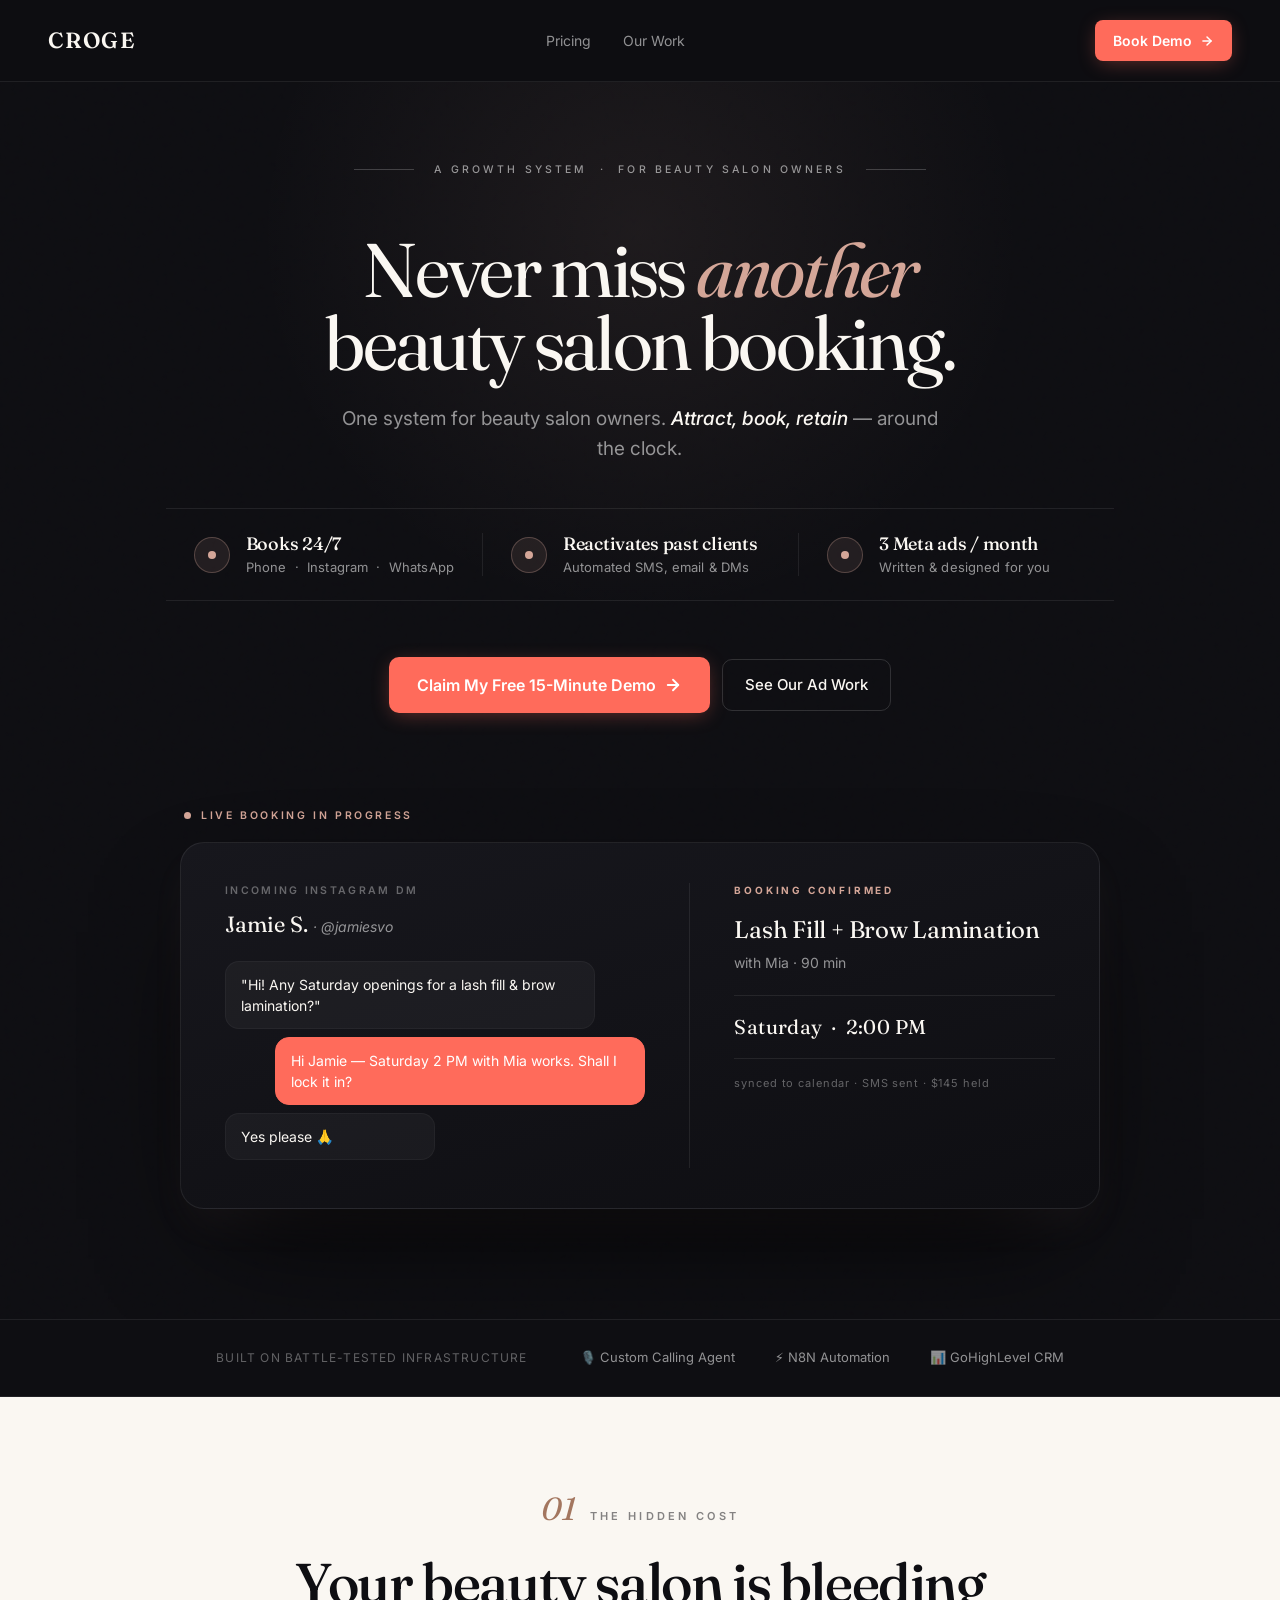
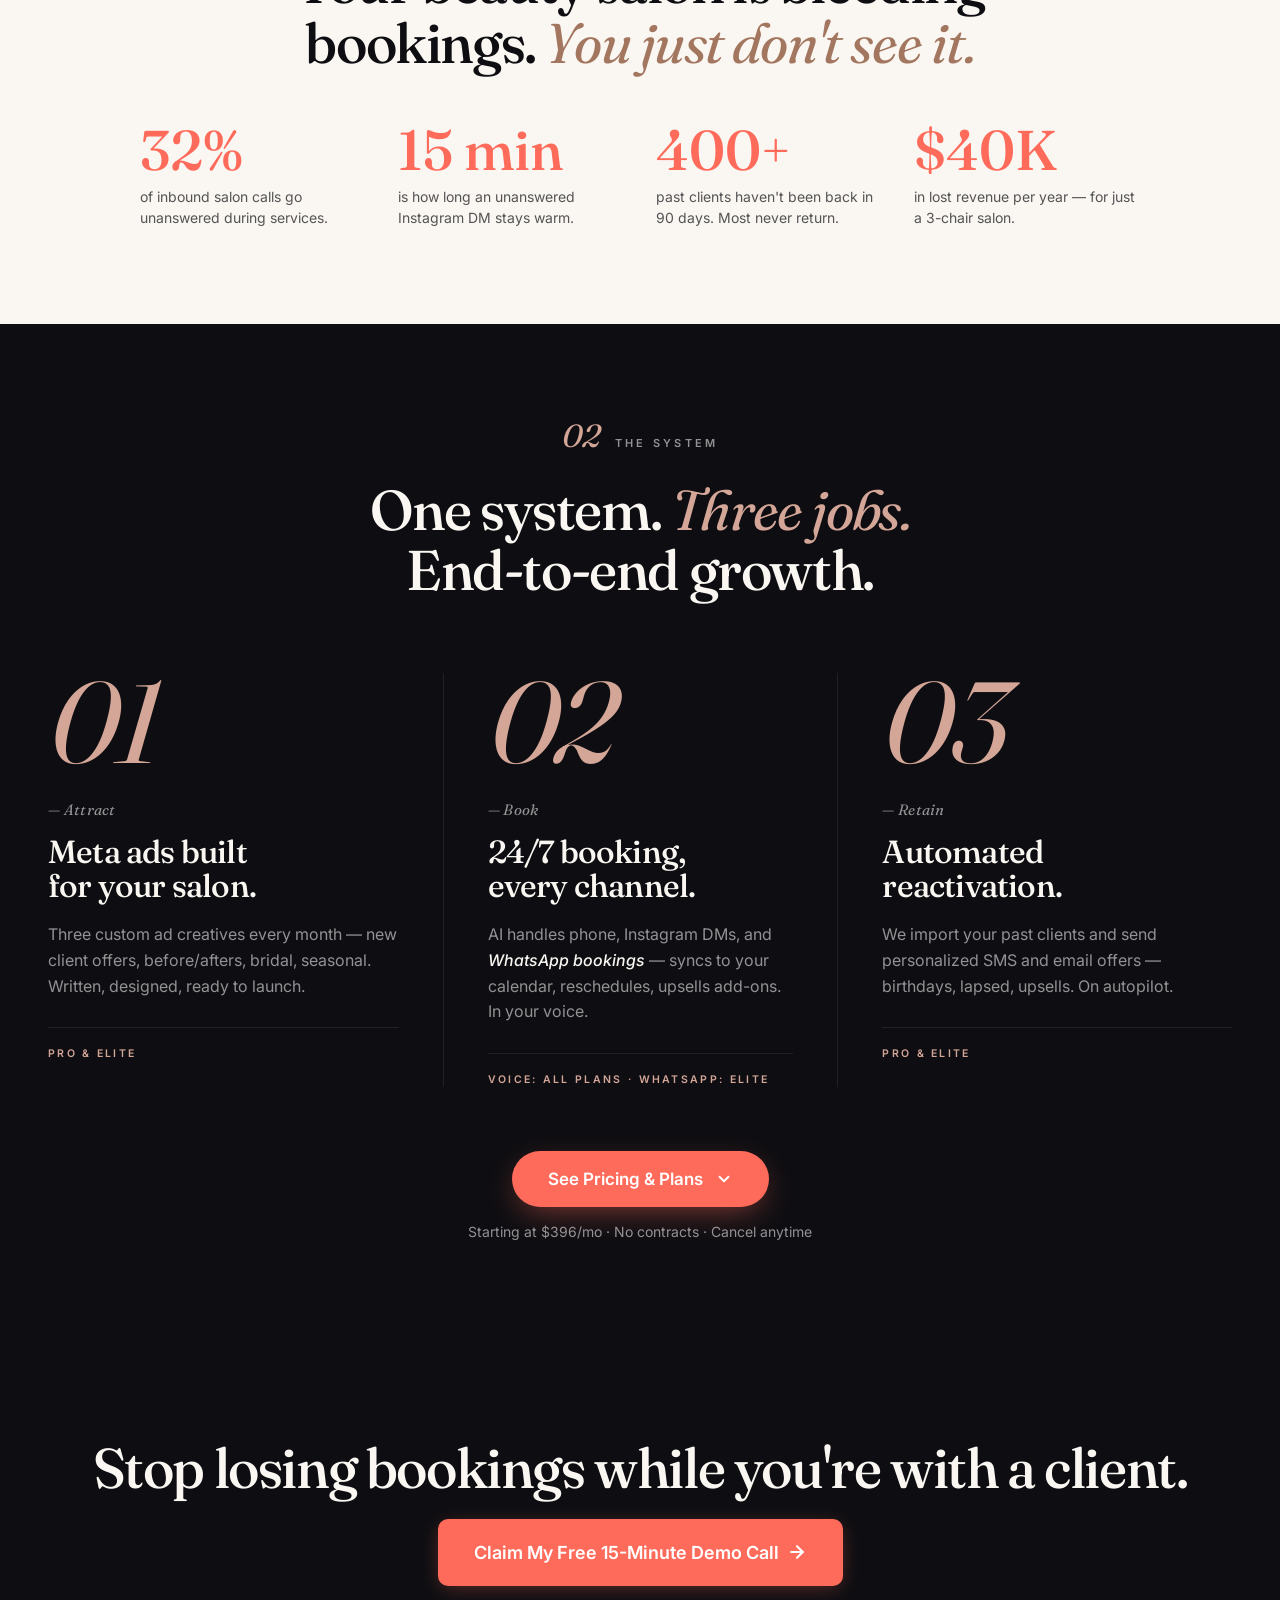
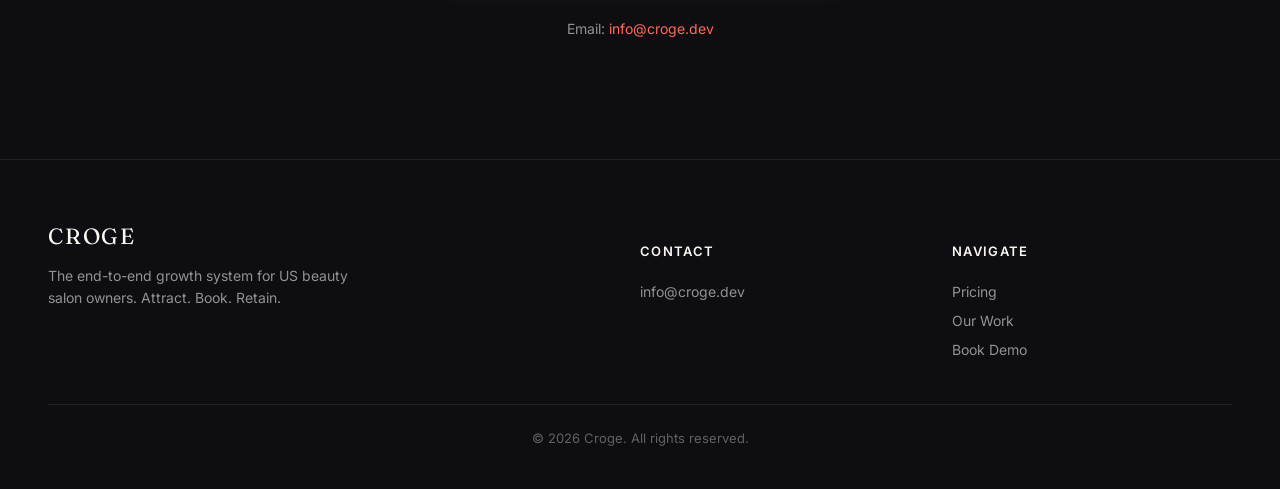
==== commit 91c94852: "chore: remove 'See it live' tagline from final CTAs" ====
--- a/index.html
+++ b/index.html
@@ -351,7 +351,6 @@
 <section id="demo" class="final-cta">
   <div class="container">
     <h2 class="serif">Stop losing bookings while you're with a client.</h2>
-    <p class="sub">See it live. 15 minutes. Zero pressure.</p>
     <a href="#" class="btn-primary" style="font-size: 18px; padding: 20px 36px;">
       Claim My Free 15-Minute Demo Call
       <svg width="20" height="20" viewBox="0 0 24 24" fill="none" stroke="currentColor" stroke-width="2.5" stroke-linecap="round" stroke-linejoin="round"><line x1="5" y1="12" x2="19" y2="12"></line><polyline points="12 5 19 12 12 19"></polyline></svg>
